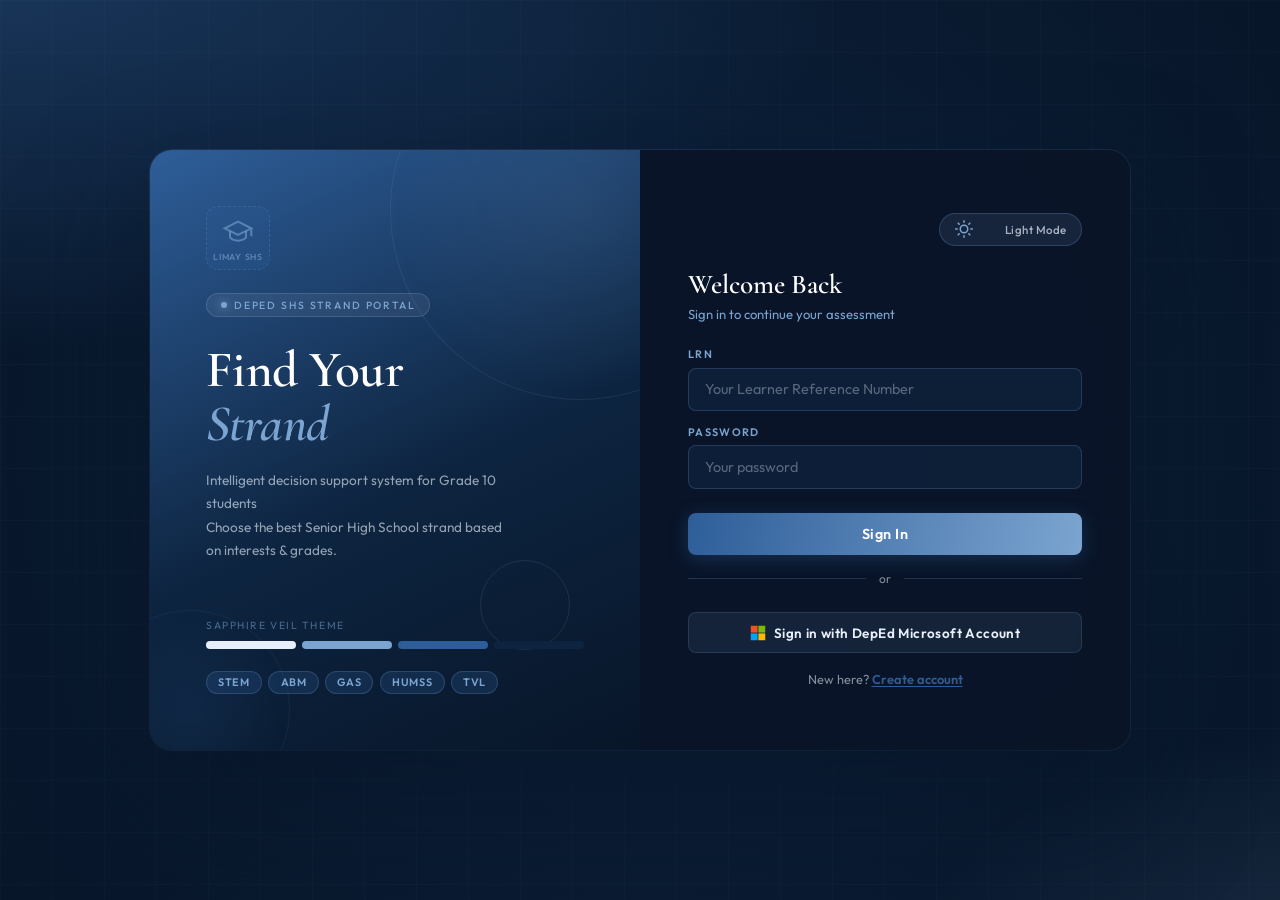
==== index.html @ 66f67e21 "Add files via upload" ====
<!DOCTYPE html>
<html lang="en" data-theme="dark">
<head>
  <meta charset="UTF-8" />
  <meta name="viewport" content="width=device-width, initial-scale=1.0" />
  <title>Limay SHS Strand Portal – Sign In</title>
  <link rel="preconnect" href="https://fonts.googleapis.com" />
  <link href="https://fonts.googleapis.com/css2?family=Cormorant+Garamond:ital,wght@0,400;0,600;0,700;1,400;1,600&family=Outfit:wght@300;400;500;600&display=swap" rel="stylesheet" />
  <link rel="stylesheet" href="styles-auth.css" />
  <link rel="icon" href="../img/Limay_Senior_High_School.png" type="image/png">

  <!-- SEO structured data for the school -->
  <script type="application/ld+json">
  {
    "@context": "https://schema.org",
    "@type": "Education",
    "name": "Limay Senior High School",
    "url": "https://yourwebsite.com",
    "logo": "https://yourwebsite.com/../img/Limay_Senior_High_School.png"
  }
  </script>
</head>
<body>

  <!-- Decorative background grid overlay -->
  <div class="bg-grid"></div>

  <div id="authPage">
    <div class="auth-shell">

      <!-- Left hero panel — school branding and strand overview -->
      <div class="auth-hero">
        <div class="hero-deco hero-deco--1"></div>
        <div class="hero-deco hero-deco--2"></div>
        <div class="hero-deco hero-deco--3"></div>

        <div class="hero-top">
          <!-- School logo — shows fallback placeholder if image fails to load -->
          <div class="school-logo-wrap">
            <img src="../img/Limay_Senior_High_School.png" alt="Limay SHS Logo" class="school-logo" id="authLogo"
                 onerror="this.parentElement.classList.add('logo-fallback')">
            <div class="logo-placeholder" aria-hidden="true">
              <svg width="32" height="32" viewBox="0 0 24 24" fill="none" stroke="currentColor" stroke-width="1.5">
                <path d="M22 10v6M2 10l10-5 10 5-10 5z"/>
                <path d="M6 12v5c3 3 9 3 12 0v-5"/>
              </svg>
              <span>Limay SHS</span>
            </div>
          </div>

          <span class="brand-pill">
            <span class="brand-pill__dot"></span>
            DepEd SHS Strand Portal
          </span>
          <h1 class="hero-title">Find Your<br><em>Strand</em></h1>
          <p class="hero-desc">
            Intelligent decision support system for Grade 10 students<br>
            Choose the best Senior High School strand based on interests & grades.
          </p>
        </div>

        <!-- Color palette swatches and available strand tags -->
        <div class="hero-bottom">
          <p class="palette-label">Sapphire Veil Theme</p>
          <div class="palette-swatches">
            <span class="swatch" style="background:#E7F0FA"></span>
            <span class="swatch" style="background:#7BA4D0"></span>
            <span class="swatch" style="background:#2E5E99"></span>
            <span class="swatch" style="background:#0D2440"></span>
          </div>
          <div class="strand-pills">
            <span class="s-pill">STEM</span>
            <span class="s-pill">ABM</span>
            <span class="s-pill">GAS</span>
            <span class="s-pill">HUMSS</span>
            <span class="s-pill">TVL</span>
          </div>
        </div>
      </div>

      <!-- Right panel — auth forms and theme toggle -->
      <div class="auth-panel">

        <!-- Theme toggle — switches dark/light mode and saves preference -->
        <div class="auth-theme-toggle">
          <button class="theme-btn" id="authThemeBtn" onclick="toggleTheme()" aria-label="Toggle theme" title="Toggle light/dark mode">
            <svg class="theme-icon theme-icon--sun" width="18" height="18" viewBox="0 0 24 24" fill="none" stroke="currentColor" stroke-width="2" stroke-linecap="round" stroke-linejoin="round">
              <circle cx="12" cy="12" r="5"/>
              <line x1="12" y1="1"  x2="12" y2="3"/>
              <line x1="12" y1="21" x2="12" y2="23"/>
              <line x1="4.22" y1="4.22"  x2="5.64" y2="5.64"/>
              <line x1="18.36" y1="18.36" x2="19.78" y2="19.78"/>
              <line x1="1" y1="12" x2="3" y2="12"/>
              <line x1="21" y1="12" x2="23" y2="12"/>
              <line x1="4.22" y1="19.78" x2="5.64" y2="18.36"/>
              <line x1="18.36" y1="5.64"  x2="19.78" y2="4.22"/>
            </svg>
            <svg class="theme-icon theme-icon--moon" width="18" height="18" viewBox="0 0 24 24" fill="none" stroke="currentColor" stroke-width="2" stroke-linecap="round" stroke-linejoin="round">
              <path d="M21 12.79A9 9 0 1111.21 3 7 7 0 0021 12.79z"/>
            </svg>
            <span class="theme-btn__label" id="authThemeLabel">Light Mode</span>
          </button>
        </div>

        <!-- Register form — visible by default on page load -->
        <div id="registerForm" class="auth-form">
          <div class="auth-form__header">
            <h2 class="auth-form__title">Create Account</h2>
            <p class="auth-form__sub">Register with your student credentials</p>
          </div>

          <div class="field-row">
            <div class="field">
              <label class="field__label">LRN</label>
              <input class="field__input" type="text" id="regLRN" placeholder="Learner Reference Number" />
            </div>
          </div>
          <div class="field-row field-row--2col">
            <div class="field">
              <label class="field__label">Surname</label>
              <input class="field__input" type="text" id="regSurname" placeholder="De la Cruz" />
            </div>
            <div class="field">
              <label class="field__label">First Name</label>
              <input class="field__input" type="text" id="regFirstname" placeholder="Juan" />
            </div>
          </div>
          <div class="field-row">
            <div class="field">
              <label class="field__label">Password</label>
              <input class="field__input" type="password" id="regPassword" placeholder="Create a password" />
            </div>
          </div>
          <div class="field-row">
            <div class="field">
              <label class="field__label">Confirm Password</label>
              <input class="field__input" type="password" id="regConfirmPassword" placeholder="Repeat password" />
            </div>
          </div>

          <button class="btn btn--primary" onclick="register()">Create Account</button>
          <p class="auth-switch">Already have an account? <a onclick="showLogin()">Sign in</a></p>
        </div>

        <!-- Login form — hidden by default, toggled via showLogin() -->
        <div id="loginForm" class="auth-form" style="display:none;">
          <div class="auth-form__header">
            <h2 class="auth-form__title">Welcome Back</h2>
            <p class="auth-form__sub">Sign in to continue your assessment</p>
          </div>

          <div class="field-row">
            <div class="field">
              <label class="field__label">LRN</label>
              <input class="field__input" type="text" id="loginLRN" placeholder="Your Learner Reference Number" />
            </div>
          </div>
          <div class="field-row">
            <div class="field">
              <label class="field__label">Password</label>
              <input class="field__input" type="password" id="loginPassword" placeholder="Your password" />
            </div>
          </div>

          <button class="btn btn--primary" onclick="login()">Sign In</button>

          <div class="divider"><span>or</span></div>

          <!-- Microsoft SSO button — disabled, reserved for future DepEd integration -->
          <button class="btn btn--ms" disabled title="Coming soon">
            <svg width="16" height="16" viewBox="0 0 21 21"><rect x="1" y="1" width="9" height="9" fill="#f25022"/><rect x="11" y="1" width="9" height="9" fill="#7fba00"/><rect x="1" y="11" width="9" height="9" fill="#00a4ef"/><rect x="11" y="11" width="9" height="9" fill="#ffb900"/></svg>
            Sign in with DepEd Microsoft Account
          </button>

          <p class="auth-switch">New here? <a href="#" onclick="showRegister(); return false;">Create account</a></p>
        </div>

      </div>
    </div>
  </div>

  <!-- Toast notification — JS shows/hides this for feedback messages -->
  <div class="toast" id="toast"></div>

  <script src="script-auth.js"></script>
</body>
</html>
---- styles-auth.css ----
/* ══════════════════════════════════════════════════════
   GLOBAL — Disable text selection & copying
══════════════════════════════════════════════════════ */
* {
  -webkit-user-select: none;
  -moz-user-select: none;
  -ms-user-select: none;
  user-select: none;
}
input, textarea {
  -webkit-user-select: text;
  -moz-user-select: text;
  -ms-user-select: text;
  user-select: text;
}

/* ══════════════════════════════════════════════════════
   THEME TOKENS  —  Dark Mode (default)
══════════════════════════════════════════════════════ */
:root,
[data-theme="dark"] {
  /* Palette */
  --c-mist:     #E7F0FA;
  --c-sky:      #7BA4D0;
  --c-sapphire: #2E5E99;
  --c-deep:     #0D2440;
  --c-ink:      #081629;
  --c-white:    #ffffff;

  /* Surfaces */
  --bg-body:        var(--c-ink);
  --bg-auth-panel:  rgba(10, 20, 40, 0.92);
  --bg-auth-hero:   linear-gradient(155deg, #2E5E99 0%, #0D2440 55%, #081629 100%);
  --bg-input:       rgba(46, 94, 153, 0.14);
  --bg-nav-hover:   rgba(123, 164, 208, 0.10);
  --bg-nav-active:  rgba(123, 164, 208, 0.18);
  --bg-toast:       rgba(46, 94, 153, 0.92);

  /* Borders */
  --border-input:   rgba(123, 164, 208, 0.22);
  --border-shell:   rgba(123, 164, 208, 0.14);
  --border-nav:     rgba(123, 164, 208, 0.18);

  /* Text */
  --text-primary:   var(--c-white);
  --text-body:      var(--c-mist);
  --text-muted:     rgba(231, 240, 250, 0.55);
  --text-faint:     rgba(231, 240, 250, 0.35);
  --text-label:     var(--c-sky);

  /* Body bg layers */
  --body-bg-layer1: radial-gradient(ellipse 130% 80% at -5% -5%,  rgba(46,94,153,0.48) 0%, transparent 55%);
  --body-bg-layer2: radial-gradient(ellipse 80%  60% at 110% 110%, rgba(123,164,208,0.18) 0%, transparent 50%);
  --body-bg-layer3: radial-gradient(ellipse 60%  90% at 50%  50%,  rgba(13,36,64,0.85) 0%, transparent 100%);
  --grid-line:      rgba(123, 164, 208, 0.028);

  /* Theme toggle */
  --theme-icon-active: var(--c-sky);
  --theme-btn-bg:      rgba(123, 164, 208, 0.12);
  --theme-btn-border:  rgba(123, 164, 208, 0.25);
  --theme-btn-text:    rgba(231, 240, 250, 0.7);

  /* Logo slot */
  --logo-placeholder-bg:    rgba(46, 94, 153, 0.25);
  --logo-placeholder-color: rgba(123, 164, 208, 0.6);
  --logo-placeholder-border:rgba(123, 164, 208, 0.2);

  /* Scrollbar */
  --scrollbar-thumb: rgba(123, 164, 208, 0.28);

  /* Shadow */
  --shadow-shell: 0 50px 120px rgba(8,22,41,0.75), 0 0 0 1px rgba(123,164,208,0.14);
}

/* ══════════════════════════════════════════════════════
   THEME TOKENS  —  Light Mode
══════════════════════════════════════════════════════ */
[data-theme="light"] {
  --bg-body:        #EEF4FB;
  --bg-auth-panel:  rgba(255, 255, 255, 0.96);
  --bg-auth-hero:   linear-gradient(155deg, #2E5E99 0%, #1a3f6e 55%, #0D2440 100%);
  --bg-input:       rgba(255, 255, 255, 0.9);
  --bg-nav-hover:   rgba(46, 94, 153, 0.07);
  --bg-nav-active:  rgba(46, 94, 153, 0.12);
  --bg-toast:       rgba(46, 94, 153, 0.95);

  /* Borders */
  --border-input:   rgba(46, 94, 153, 0.30);
  --border-shell:   rgba(46, 94, 153, 0.18);
  --border-nav:     rgba(46, 94, 153, 0.16);

  /* Text */
  --text-primary:  #0D2440;
  --text-body:     #1a3a5c;
  --text-muted:    rgba(13, 36, 64, 0.60);
  --text-faint:    rgba(13, 36, 64, 0.38);
  --text-label:    #2E5E99;

  /* Body bg layers */
  --body-bg-layer1: radial-gradient(ellipse 130% 80% at -5% -5%,  rgba(123,164,208,0.22) 0%, transparent 55%);
  --body-bg-layer2: radial-gradient(ellipse 80%  60% at 110% 110%, rgba(46,94,153,0.10) 0%, transparent 50%);
  --body-bg-layer3: radial-gradient(ellipse 60%  90% at 50%  50%,  rgba(231,240,250,0.90) 0%, transparent 100%);
  --grid-line:      rgba(46, 94, 153, 0.04);

  /* Theme toggle */
  --theme-icon-active: #2E5E99;
  --theme-btn-bg:      rgba(46, 94, 153, 0.10);
  --theme-btn-border:  rgba(46, 94, 153, 0.22);
  --theme-btn-text:    #2E5E99;

  /* Logo slot */
  --logo-placeholder-bg:    rgba(46, 94, 153, 0.10);
  --logo-placeholder-color: rgba(46, 94, 153, 0.50);
  --logo-placeholder-border:rgba(46, 94, 153, 0.18);

  /* Scrollbar */
  --scrollbar-thumb: rgba(46, 94, 153, 0.25);

  /* Shadow */
  --shadow-shell: 0 30px 80px rgba(46,94,153,0.15), 0 0 0 1px rgba(46,94,153,0.14);
}

/* ══════════════════════════════════════════════════════
   RESET
══════════════════════════════════════════════════════ */
*, *::before, *::after { box-sizing: border-box; margin: 0; padding: 0; }
html { scroll-behavior: smooth; }

body {
  font-family: var(--font-body);
  background: var(--bg-body);
  color: var(--text-body);
  min-height: 100vh;
  overflow-x: hidden;
  -webkit-font-smoothing: antialiased;
  transition: background 0.4s ease, color 0.4s ease;
}

/* ── TYPOGRAPHY VARS ── */
:root {
  --font-display: 'Cormorant Garamond', Georgia, serif;
  --font-body:    'Outfit', system-ui, sans-serif;
  --r-sm:  8px;
  --r-md:  14px;
  --r-lg:  22px;
  --ease:  cubic-bezier(0.4, 0, 0.2, 1);
  --t:     0.22s;
}

/* ── ATMOSPHERIC BACKGROUND ── */
body::before {
  content: '';
  position: fixed; inset: 0; z-index: 0;
  background:
    var(--body-bg-layer1),
    var(--body-bg-layer2),
    var(--body-bg-layer3),
    var(--bg-body);
  pointer-events: none;
  transition: background 0.4s ease;
}

/* ── GRID TEXTURE ── */
.bg-grid {
  position: fixed; inset: 0; z-index: 0;
  background-image:
    linear-gradient(var(--grid-line) 1px, transparent 1px),
    linear-gradient(90deg, var(--grid-line) 1px, transparent 1px);
  background-size: 52px 52px;
  pointer-events: none;
  transition: opacity 0.4s;
}

/* ══════════════════════════════════════════════════════
   THEME TRANSITION
══════════════════════════════════════════════════════ */
.auth-panel, .field__input, .toast {
  transition:
    background 0.35s ease,
    border-color 0.35s ease,
    color 0.35s ease,
    box-shadow 0.35s ease;
}

/* ══════════════════════════════════════════════════════
   THEME TOGGLE BUTTON
══════════════════════════════════════════════════════ */
.theme-btn {
  display: inline-flex;
  align-items: center;
  gap: 0.45rem;
  padding: 0.38rem 0.90rem;
  background: var(--theme-btn-bg);
  border: 1px solid var(--theme-btn-border);
  border-radius: 100px;
  cursor: pointer;
  color: var(--theme-btn-text);
  font-family: var(--font-body);
  font-size: 0.72rem;
  font-weight: 500;
  letter-spacing: 0.04em;
  transition:
    background var(--t) var(--ease),
    border-color var(--t) var(--ease),
    transform var(--t) var(--ease);
  width: auto;
  position: relative;
  overflow: hidden;
}

.theme-btn:hover {
  transform: translateY(-1px);
  background: var(--theme-btn-border);
}

.theme-icon {
  position: relative;
  transition: opacity 0.3s ease, transform 0.4s cubic-bezier(0.4, 0, 0.2, 1);
  color: var(--theme-icon-active);
}

/* DARK MODE: show sun, hide moon */
[data-theme="dark"]  .theme-icon--sun  { opacity: 1; transform: rotate(0deg)   scale(1); }
[data-theme="dark"]  .theme-icon--moon { opacity: 0; transform: rotate(90deg)  scale(0.5); }

/* LIGHT MODE: show moon, hide sun */
[data-theme="light"] .theme-icon--sun  { opacity: 0; transform: rotate(-90deg) scale(0.5); }
[data-theme="light"] .theme-icon--moon { opacity: 1; transform: rotate(0deg)   scale(1); }

.theme-btn__label {
  font-size: 0.72rem;
  font-weight: 500;
  transition: color var(--t);
}

/* ── AUTH PAGE THEME BTN ── */
.auth-theme-toggle {
  display: flex;
  justify-content: flex-end;
  margin-bottom: 1.4rem;
}

[data-theme="light"] .auth-theme-toggle .theme-btn {
  background: rgba(46, 94, 153, 0.08);
  border-color: rgba(46, 94, 153, 0.22);
  color: #2E5E99;
}

/* ══════════════════════════════════════════════════════
   SCHOOL LOGO (Auth Hero only)
══════════════════════════════════════════════════════ */
.school-logo-wrap {
  margin-bottom: 1.4rem;
  position: relative;
  z-index: 1;
  width: 64px;
  height: 64px;
}

.school-logo {
  width: 64px;
  height: 64px;
  object-fit: contain;
  border-radius: 12px;
  display: block;
}

.logo-fallback .school-logo       { display: none; }
.logo-fallback .logo-placeholder  { display: flex; }

.logo-placeholder {
  display: none;
  width: 64px; height: 64px;
  border-radius: 12px;
  background: var(--logo-placeholder-bg);
  border: 1.5px dashed var(--logo-placeholder-border);
  align-items: center;
  justify-content: center;
  flex-direction: column;
  gap: 4px;
  color: var(--logo-placeholder-color);
}

.school-logo-wrap:not(.logo-fallback) .logo-placeholder { display: none; }
.school-logo-wrap:not(.logo-fallback) .school-logo       { display: block; }
.school-logo[src=""]                  { display: none; }
.school-logo[src=""] ~ .logo-placeholder { display: flex; }

.logo-placeholder svg  { flex-shrink: 0; }
.logo-placeholder span { font-size: 0.55rem; letter-spacing: 0.08em; text-transform: uppercase; font-weight: 600; }

/* ══════════════════════════════════════════════════════
   AUTH PAGE
══════════════════════════════════════════════════════ */
#authPage {
  position: fixed; inset: 0; z-index: 100;
  display: flex; align-items: center; justify-content: center;
  padding: 1.5rem;
}

.auth-shell {
  position: relative; z-index: 1;
  width: 100%; max-width: 980px;
  display: grid;
  grid-template-columns: 1fr 1fr;
  min-height: 600px;
  border-radius: var(--r-lg);
  overflow: hidden;
  box-shadow: var(--shadow-shell);
  animation: authReveal 0.75s cubic-bezier(0.16, 1, 0.3, 1) both;
}

@keyframes authReveal {
  from { opacity: 0; transform: translateY(36px) scale(0.97); }
  to   { opacity: 1; transform: translateY(0) scale(1); }
}

/* ── AUTH HERO (LEFT) ── */
.auth-hero {
  background: var(--bg-auth-hero);
  padding: 3.5rem;
  display: flex; flex-direction: column; justify-content: space-between;
  position: relative; overflow: hidden;
}

.hero-deco { position: absolute; border-radius: 50%; }
.hero-deco--1 {
  width: 380px; height: 380px; top: -130px; right: -130px;
  background: radial-gradient(circle, rgba(123,164,208,0.10) 0%, transparent 70%);
  border: 1px solid rgba(123,164,208,0.13);
}
.hero-deco--2 {
  width: 200px; height: 200px; bottom: -60px; left: -60px;
  background: radial-gradient(circle, rgba(46,94,153,0.14) 0%, transparent 70%);
  border: 1px solid rgba(46,94,153,0.18);
}
.hero-deco--3 {
  width: 90px; height: 90px; bottom: 100px; right: 70px;
  border: 1px solid rgba(231,240,250,0.09);
  animation: spinSlow 30s linear infinite;
}
@keyframes spinSlow { to { transform: rotate(360deg); } }

.hero-top { position: relative; z-index: 1; }

.brand-pill {
  display: inline-flex; align-items: center; gap: 0.45rem;
  background: rgba(231,240,250,0.07); border: 1px solid rgba(231,240,250,0.13);
  border-radius: 100px; padding: 0.28rem 0.85rem;
  font-size: 0.65rem; letter-spacing: 0.18em; text-transform: uppercase;
  color: var(--c-sky); font-weight: 500; margin-bottom: 1.6rem;
}

.brand-pill__dot {
  width: 6px; height: 6px; border-radius: 50%;
  background: var(--c-sky); box-shadow: 0 0 8px var(--c-sky);
  animation: pulse 2.5s ease-in-out infinite;
}

@keyframes pulse {
  0%, 100% { opacity: 1; }
  50%       { opacity: 0.4; }
}

.hero-title {
  font-family: var(--font-display);
  font-size: clamp(2.4rem, 4vw, 3.2rem);
  font-weight: 600; color: #ffffff;
  line-height: 1.06; letter-spacing: -0.01em; margin-bottom: 1.1rem;
}
.hero-title em { font-style: italic; color: var(--c-sky); }

.hero-desc {
  font-size: 0.85rem; color: rgba(231,240,250,0.62);
  line-height: 1.72; max-width: 300px;
}

.hero-bottom { position: relative; z-index: 1; }

.palette-label {
  font-size: 0.65rem; letter-spacing: 0.15em; text-transform: uppercase;
  color: rgba(123,164,208,0.55); margin-bottom: 0.55rem;
}
.palette-swatches { display: flex; gap: 6px; margin-bottom: 1.4rem; }
.swatch {
  height: 8px; flex: 1; border-radius: 4px; cursor: default;
  transition: transform var(--t) var(--ease);
}
.swatch:hover { transform: scaleY(2.8); }
.strand-pills { display: flex; gap: 0.4rem; flex-wrap: wrap; }
.s-pill {
  padding: 0.22rem 0.7rem;
  background: rgba(46,94,153,0.25); border: 1px solid rgba(123,164,208,0.22);
  border-radius: 100px; font-size: 0.68rem; font-weight: 600;
  letter-spacing: 0.06em; color: var(--c-sky);
}

/* ── AUTH PANEL (RIGHT) ── */
.auth-panel {
  background: var(--bg-auth-panel);
  backdrop-filter: blur(24px);
  padding: 2.8rem 3rem;
  display: flex; flex-direction: column; justify-content: center;
}

.auth-form { width: 100%; }
.auth-form__header { margin-bottom: 1.6rem; }

.auth-form__title {
  font-family: var(--font-display); font-size: 1.7rem;
  font-weight: 600; color: var(--text-primary); margin-bottom: 0.3rem;
}
.auth-form__sub { font-size: 0.82rem; color: var(--text-label); }

/* ── FIELDS ── */
.field-row { margin-bottom: 0.9rem; }
.field-row--2col {
  display: grid; grid-template-columns: 1fr 1fr;
  gap: 0.75rem; margin-bottom: 0;
}
.field-row--2col + .field-row { margin-top: 0.9rem; }
.field { display: flex; flex-direction: column; }

.field__label {
  font-size: 0.68rem; letter-spacing: 0.12em; text-transform: uppercase;
  color: var(--text-label); font-weight: 600; margin-bottom: 0.4rem;
}
.field__input {
  padding: 0.72rem 1rem;
  background: var(--bg-input);
  border: 1px solid var(--border-input);
  border-radius: var(--r-sm);
  color: var(--text-primary);
  font-family: var(--font-body); font-size: 0.9rem;
  outline: none; width: 100%;
  transition: border-color var(--t), background var(--t);
}
.field__input::placeholder { color: var(--text-faint); }
.field__input:focus {
  border-color: var(--c-sky);
  background: rgba(123,164,208,0.10);
}
[data-theme="light"] .field__input:focus { background: rgba(46,94,153,0.06); }

/* ── BUTTONS ── */
.btn {
  display: inline-flex; align-items: center; justify-content: center;
  padding: 0.78rem 1.6rem; border: none; border-radius: var(--r-sm);
  font-family: var(--font-body); font-size: 0.9rem; font-weight: 600;
  cursor: pointer; letter-spacing: 0.03em;
  transition: opacity var(--t), transform var(--t) var(--ease);
}
.btn--primary {
  background: linear-gradient(100deg, var(--c-sapphire), var(--c-sky));
  color: #fff;
  box-shadow: 0 4px 18px rgba(46,94,153,0.38);
  width: 100%; margin-top: 0.6rem;
}
.btn--primary:hover  { opacity: 0.88; transform: translateY(-1px); }
.btn--primary:active { transform: translateY(0); opacity: 1; }
.btn--ms {
  width: 100%; margin-top: 0.6rem; padding: 0.72rem 1rem;
  background: var(--bg-nav-hover);
  border: 1px solid var(--border-nav);
  color: var(--text-body); gap: 0.5rem; font-size: 0.84rem;
}
.btn--ms:hover { background: var(--bg-nav-active); }

/* ── DIVIDER ── */
.divider {
  display: flex; align-items: center; gap: 0.8rem;
  margin: 1rem 0; font-size: 0.75rem; color: var(--text-muted);
}
.divider::before, .divider::after {
  content: ''; flex: 1; height: 1px; background: var(--border-input);
}

/* ── AUTH SWITCH ── */
.auth-switch {
  font-size: 0.8rem; color: var(--text-muted); margin-top: 1.1rem; text-align: center;
}
.auth-switch a {
  color: var(--c-sapphire); cursor: pointer; font-weight: 600;
  text-decoration: underline; text-underline-offset: 2px;
}
[data-theme="light"] .auth-switch a { color: var(--c-sapphire); }

/* ══════════════════════════════════════════════════════
   TOAST
══════════════════════════════════════════════════════ */
.toast {
  position: fixed; bottom: 2rem; right: 2rem; z-index: 999;
  background: var(--bg-toast); backdrop-filter: blur(14px);
  border: 1px solid rgba(123,164,208,0.30);
  color: #fff; padding: 0.8rem 1.3rem; border-radius: 12px;
  font-size: 0.84rem; font-family: var(--font-body);
  box-shadow: 0 8px 28px rgba(8,22,41,0.4);
  transform: translateY(20px); opacity: 0;
  transition: all 0.3s var(--ease); pointer-events: none; max-width: 320px;
}
.toast.show { transform: translateY(0); opacity: 1; }

/* ══════════════════════════════════════════════════════
   SCROLLBAR
══════════════════════════════════════════════════════ */
::-webkit-scrollbar { width: 5px; }
::-webkit-scrollbar-track { background: transparent; }
::-webkit-scrollbar-thumb { background: var(--scrollbar-thumb); border-radius: 3px; }

/* ══════════════════════════════════════════════════════
   RESPONSIVE
══════════════════════════════════════════════════════ */
@media (max-width: 900px) {
  .auth-hero { display: none; }
  .auth-shell { grid-template-columns: 1fr; max-width: 440px; }
}
@media (max-width: 480px) {
  .auth-panel { padding: 2rem 1.5rem; }
  .field-row--2col { grid-template-columns: 1fr; }
}
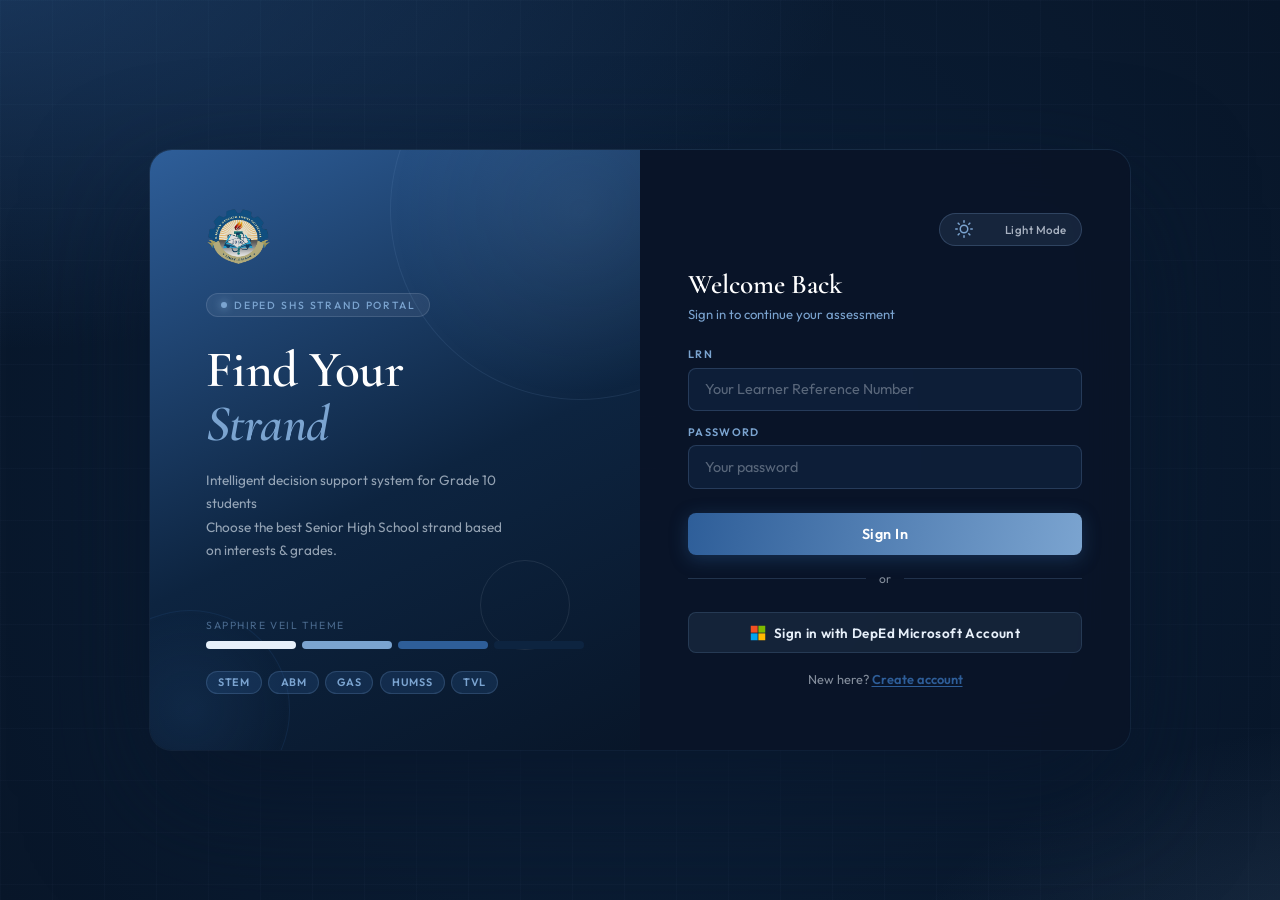
==== commit 5c2905f8: "Update logo URL in schema markup" ====
--- a/index.html
+++ b/index.html
@@ -1,4 +1,4 @@
-<!DOCTYPE html>
+  <!DOCTYPE html>
 <html lang="en" data-theme="dark">
 <head>
   <meta charset="UTF-8" />
@@ -9,14 +9,13 @@
   <link rel="stylesheet" href="styles-auth.css" />
   <link rel="icon" href="../img/Limay_Senior_High_School.png" type="image/png">
 
-  <!-- SEO structured data for the school -->
   <script type="application/ld+json">
   {
     "@context": "https://schema.org",
     "@type": "Education",
     "name": "Limay Senior High School",
     "url": "https://yourwebsite.com",
-    "logo": "https://yourwebsite.com/../img/Limay_Senior_High_School.png"
+    "logo": "https://shs-strand-port.vercel.app/../img/Limay_Senior_High_School.png"
   }
   </script>
 </head>
